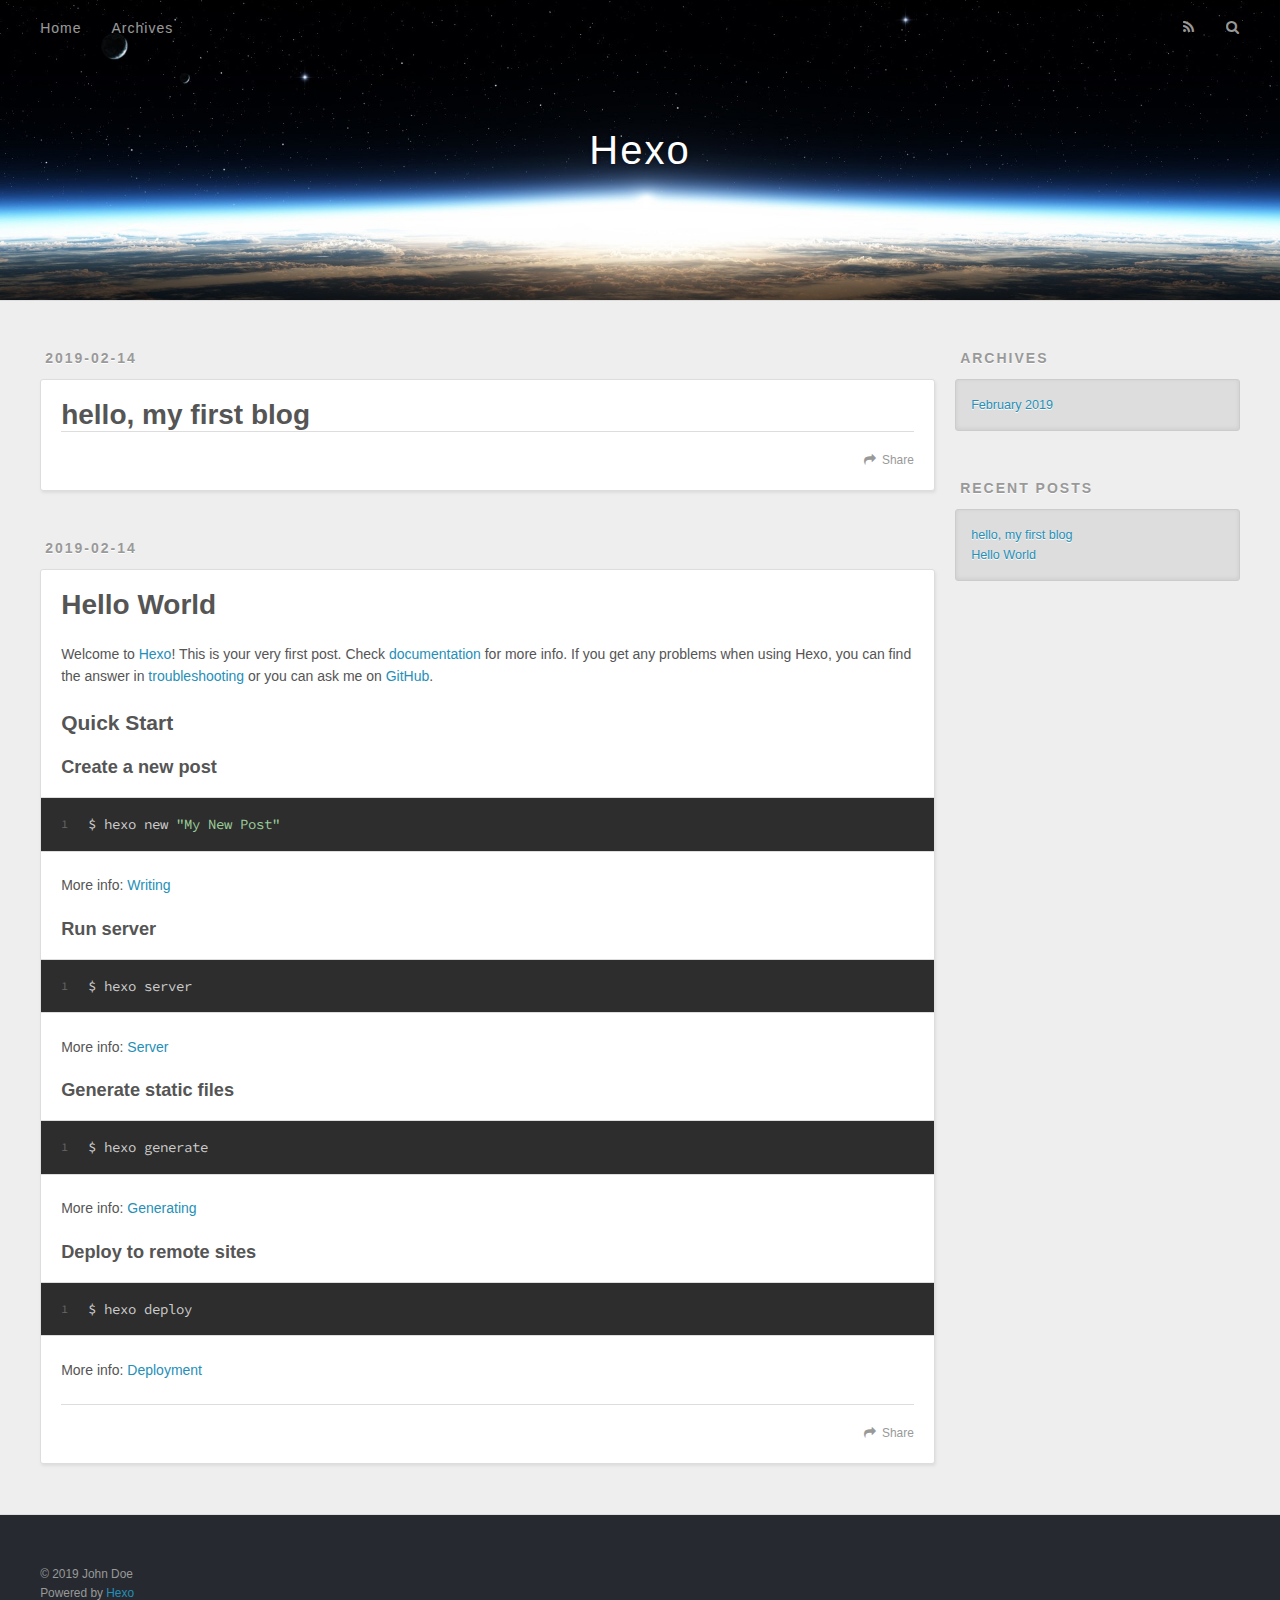
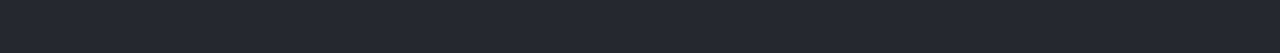
==== index.html @ b68fe617 "Site updated: 2019-02-14 14:03:02" ====
<!DOCTYPE html>
<html>
<head><meta name="generator" content="Hexo 3.8.0">
  <meta charset="utf-8">
  

  
  <title>Hexo</title>
  <meta name="viewport" content="width=device-width, initial-scale=1, maximum-scale=1">
  <meta property="og:type" content="website">
<meta property="og:title" content="Hexo">
<meta property="og:url" content="http://yoursite.com/index.html">
<meta property="og:site_name" content="Hexo">
<meta property="og:locale" content="default">
<meta name="twitter:card" content="summary">
<meta name="twitter:title" content="Hexo">
  
    <link rel="alternate" href="/atom.xml" title="Hexo" type="application/atom+xml">
  
  
    <link rel="icon" href="/favicon.png">
  
  
    <link href="//fonts.googleapis.com/css?family=Source+Code+Pro" rel="stylesheet" type="text/css">
  
  <link rel="stylesheet" href="/css/style.css">
</head>
</html>
<body>
  <div id="container">
    <div id="wrap">
      <header id="header">
  <div id="banner"></div>
  <div id="header-outer" class="outer">
    <div id="header-title" class="inner">
      <h1 id="logo-wrap">
        <a href="/" id="logo">Hexo</a>
      </h1>
      
    </div>
    <div id="header-inner" class="inner">
      <nav id="main-nav">
        <a id="main-nav-toggle" class="nav-icon"></a>
        
          <a class="main-nav-link" href="/">Home</a>
        
          <a class="main-nav-link" href="/archives">Archives</a>
        
      </nav>
      <nav id="sub-nav">
        
          <a id="nav-rss-link" class="nav-icon" href="/atom.xml" title="RSS Feed"></a>
        
        <a id="nav-search-btn" class="nav-icon" title="Search"></a>
      </nav>
      <div id="search-form-wrap">
        <form action="//google.com/search" method="get" accept-charset="UTF-8" class="search-form"><input type="search" name="q" class="search-form-input" placeholder="Search"><button type="submit" class="search-form-submit">&#xF002;</button><input type="hidden" name="sitesearch" value="http://yoursite.com"></form>
      </div>
    </div>
  </div>
</header>
      <div class="outer">
        <section id="main">
  
    <article id="post-hello-my-first-blog" class="article article-type-post" itemscope="" itemprop="blogPost">
  <div class="article-meta">
    <a href="/2019/02/14/hello-my-first-blog/" class="article-date">
  <time datetime="2019-02-14T05:45:51.000Z" itemprop="datePublished">2019-02-14</time>
</a>
    
  </div>
  <div class="article-inner">
    
    
      <header class="article-header">
        
  
    <h1 itemprop="name">
      <a class="article-title" href="/2019/02/14/hello-my-first-blog/">hello, my first blog</a>
    </h1>
  

      </header>
    
    <div class="article-entry" itemprop="articleBody">
      
        
      
    </div>
    <footer class="article-footer">
      <a data-url="http://yoursite.com/2019/02/14/hello-my-first-blog/" data-id="cjs47bwui0001xwk93svf001j" class="article-share-link">Share</a>
      
      
    </footer>
  </div>
  
</article>


  
    <article id="post-hello-world" class="article article-type-post" itemscope="" itemprop="blogPost">
  <div class="article-meta">
    <a href="/2019/02/14/hello-world/" class="article-date">
  <time datetime="2019-02-14T05:05:14.933Z" itemprop="datePublished">2019-02-14</time>
</a>
    
  </div>
  <div class="article-inner">
    
    
      <header class="article-header">
        
  
    <h1 itemprop="name">
      <a class="article-title" href="/2019/02/14/hello-world/">Hello World</a>
    </h1>
  

      </header>
    
    <div class="article-entry" itemprop="articleBody">
      
        <p>Welcome to <a href="https://hexo.io/" target="_blank" rel="noopener">Hexo</a>! This is your very first post. Check <a href="https://hexo.io/docs/" target="_blank" rel="noopener">documentation</a> for more info. If you get any problems when using Hexo, you can find the answer in <a href="https://hexo.io/docs/troubleshooting.html" target="_blank" rel="noopener">troubleshooting</a> or you can ask me on <a href="https://github.com/hexojs/hexo/issues" target="_blank" rel="noopener">GitHub</a>.</p>
<h2 id="Quick-Start"><a href="#Quick-Start" class="headerlink" title="Quick Start"></a>Quick Start</h2><h3 id="Create-a-new-post"><a href="#Create-a-new-post" class="headerlink" title="Create a new post"></a>Create a new post</h3><figure class="highlight bash"><table><tr><td class="gutter"><pre><span class="line">1</span><br></pre></td><td class="code"><pre><span class="line">$ hexo new <span class="string">"My New Post"</span></span><br></pre></td></tr></table></figure>
<p>More info: <a href="https://hexo.io/docs/writing.html" target="_blank" rel="noopener">Writing</a></p>
<h3 id="Run-server"><a href="#Run-server" class="headerlink" title="Run server"></a>Run server</h3><figure class="highlight bash"><table><tr><td class="gutter"><pre><span class="line">1</span><br></pre></td><td class="code"><pre><span class="line">$ hexo server</span><br></pre></td></tr></table></figure>
<p>More info: <a href="https://hexo.io/docs/server.html" target="_blank" rel="noopener">Server</a></p>
<h3 id="Generate-static-files"><a href="#Generate-static-files" class="headerlink" title="Generate static files"></a>Generate static files</h3><figure class="highlight bash"><table><tr><td class="gutter"><pre><span class="line">1</span><br></pre></td><td class="code"><pre><span class="line">$ hexo generate</span><br></pre></td></tr></table></figure>
<p>More info: <a href="https://hexo.io/docs/generating.html" target="_blank" rel="noopener">Generating</a></p>
<h3 id="Deploy-to-remote-sites"><a href="#Deploy-to-remote-sites" class="headerlink" title="Deploy to remote sites"></a>Deploy to remote sites</h3><figure class="highlight bash"><table><tr><td class="gutter"><pre><span class="line">1</span><br></pre></td><td class="code"><pre><span class="line">$ hexo deploy</span><br></pre></td></tr></table></figure>
<p>More info: <a href="https://hexo.io/docs/deployment.html" target="_blank" rel="noopener">Deployment</a></p>

      
    </div>
    <footer class="article-footer">
      <a data-url="http://yoursite.com/2019/02/14/hello-world/" data-id="cjs47bwu70000xwk9yqlgsbt0" class="article-share-link">Share</a>
      
      
    </footer>
  </div>
  
</article>


  


</section>
        
          <aside id="sidebar">
  
    

  
    

  
    
  
    
  <div class="widget-wrap">
    <h3 class="widget-title">Archives</h3>
    <div class="widget">
      <ul class="archive-list"><li class="archive-list-item"><a class="archive-list-link" href="/archives/2019/02/">February 2019</a></li></ul>
    </div>
  </div>


  
    
  <div class="widget-wrap">
    <h3 class="widget-title">Recent Posts</h3>
    <div class="widget">
      <ul>
        
          <li>
            <a href="/2019/02/14/hello-my-first-blog/">hello, my first blog</a>
          </li>
        
          <li>
            <a href="/2019/02/14/hello-world/">Hello World</a>
          </li>
        
      </ul>
    </div>
  </div>

  
</aside>
        
      </div>
      <footer id="footer">
  
  <div class="outer">
    <div id="footer-info" class="inner">
      &copy; 2019 John Doe<br>
      Powered by <a href="http://hexo.io/" target="_blank">Hexo</a>
    </div>
  </div>
</footer>
    </div>
    <nav id="mobile-nav">
  
    <a href="/" class="mobile-nav-link">Home</a>
  
    <a href="/archives" class="mobile-nav-link">Archives</a>
  
</nav>
    

<script src="//ajax.googleapis.com/ajax/libs/jquery/2.0.3/jquery.min.js"></script>


  <link rel="stylesheet" href="/fancybox/jquery.fancybox.css">
  <script src="/fancybox/jquery.fancybox.pack.js"></script>


<script src="/js/script.js"></script>



  </div>
</body>
</html>
---- css/style.css ----
body {
  width: 100%;
}
body:before,
body:after {
  content: "";
  display: table;
}
body:after {
  clear: both;
}
html,
body,
div,
span,
applet,
object,
iframe,
h1,
h2,
h3,
h4,
h5,
h6,
p,
blockquote,
pre,
a,
abbr,
acronym,
address,
big,
cite,
code,
del,
dfn,
em,
img,
ins,
kbd,
q,
s,
samp,
small,
strike,
strong,
sub,
sup,
tt,
var,
dl,
dt,
dd,
ol,
ul,
li,
fieldset,
form,
label,
legend,
table,
caption,
tbody,
tfoot,
thead,
tr,
th,
td {
  margin: 0;
  padding: 0;
  border: 0;
  outline: 0;
  font-weight: inherit;
  font-style: inherit;
  font-family: inherit;
  font-size: 100%;
  vertical-align: baseline;
}
body {
  line-height: 1;
  color: #000;
  background: #fff;
}
ol,
ul {
  list-style: none;
}
table {
  border-collapse: separate;
  border-spacing: 0;
  vertical-align: middle;
}
caption,
th,
td {
  text-align: left;
  font-weight: normal;
  vertical-align: middle;
}
a img {
  border: none;
}
input,
button {
  margin: 0;
  padding: 0;
}
input::-moz-focus-inner,
button::-moz-focus-inner {
  border: 0;
  padding: 0;
}
@font-face {
  font-family: FontAwesome;
  font-style: normal;
  font-weight: normal;
  src: url("fonts/fontawesome-webfont.eot?v=#4.0.3");
  src: url("fonts/fontawesome-webfont.eot?#iefix&v=#4.0.3") format("embedded-opentype"), url("fonts/fontawesome-webfont.woff?v=#4.0.3") format("woff"), url("fonts/fontawesome-webfont.ttf?v=#4.0.3") format("truetype"), url("fonts/fontawesome-webfont.svg#fontawesomeregular?v=#4.0.3") format("svg");
}
html,
body,
#container {
  height: 100%;
}
body {
  background: #eee;
  font: 14px -apple-system, BlinkMacSystemFont, "Segoe UI", "Roboto", "Oxygen", "Ubuntu", "Cantarell", "Fira Sans", "Droid Sans", "Helvetica Neue", sans-serif;
  -webkit-text-size-adjust: 100%;
}
.outer {
  max-width: 1220px;
  margin: 0 auto;
  padding: 0 20px;
}
.outer:before,
.outer:after {
  content: "";
  display: table;
}
.outer:after {
  clear: both;
}
.inner {
  display: inline;
  float: left;
  width: 98.33333333333333%;
  margin: 0 0.833333333333333%;
}
.left,
.alignleft {
  float: left;
}
.right,
.alignright {
  float: right;
}
.clear {
  clear: both;
}
#container {
  position: relative;
}
.mobile-nav-on {
  overflow: hidden;
}
#wrap {
  height: 100%;
  width: 100%;
  position: absolute;
  top: 0;
  left: 0;
  -webkit-transition: 0.2s ease-out;
  -moz-transition: 0.2s ease-out;
  -ms-transition: 0.2s ease-out;
  transition: 0.2s ease-out;
  z-index: 1;
  background: #eee;
}
.mobile-nav-on #wrap {
  left: 280px;
}
@media screen and (min-width: 768px) {
  #main {
    display: inline;
    float: left;
    width: 73.33333333333333%;
    margin: 0 0.833333333333333%;
  }
}
.article-date,
.article-category-link,
.archive-year,
.widget-title {
  text-decoration: none;
  text-transform: uppercase;
  letter-spacing: 2px;
  color: #999;
  margin-bottom: 1em;
  margin-left: 5px;
  line-height: 1em;
  text-shadow: 0 1px #fff;
  font-weight: bold;
}
.article-inner,
.archive-article-inner {
  background: #fff;
  -webkit-box-shadow: 1px 2px 3px #ddd;
  box-shadow: 1px 2px 3px #ddd;
  border: 1px solid #ddd;
  border-radius: 3px;
}
.article-entry h1,
.widget h1 {
  font-size: 2em;
}
.article-entry h2,
.widget h2 {
  font-size: 1.5em;
}
.article-entry h3,
.widget h3 {
  font-size: 1.3em;
}
.article-entry h4,
.widget h4 {
  font-size: 1.2em;
}
.article-entry h5,
.widget h5 {
  font-size: 1em;
}
.article-entry h6,
.widget h6 {
  font-size: 1em;
  color: #999;
}
.article-entry hr,
.widget hr {
  border: 1px dashed #ddd;
}
.article-entry strong,
.widget strong {
  font-weight: bold;
}
.article-entry em,
.widget em,
.article-entry cite,
.widget cite {
  font-style: italic;
}
.article-entry sup,
.widget sup,
.article-entry sub,
.widget sub {
  font-size: 0.75em;
  line-height: 0;
  position: relative;
  vertical-align: baseline;
}
.article-entry sup,
.widget sup {
  top: -0.5em;
}
.article-entry sub,
.widget sub {
  bottom: -0.2em;
}
.article-entry small,
.widget small {
  font-size: 0.85em;
}
.article-entry acronym,
.widget acronym,
.article-entry abbr,
.widget abbr {
  border-bottom: 1px dotted;
}
.article-entry ul,
.widget ul,
.article-entry ol,
.widget ol,
.article-entry dl,
.widget dl {
  margin: 0 20px;
  line-height: 1.6em;
}
.article-entry ul ul,
.widget ul ul,
.article-entry ol ul,
.widget ol ul,
.article-entry ul ol,
.widget ul ol,
.article-entry ol ol,
.widget ol ol {
  margin-top: 0;
  margin-bottom: 0;
}
.article-entry ul,
.widget ul {
  list-style: disc;
}
.article-entry ol,
.widget ol {
  list-style: decimal;
}
.article-entry dt,
.widget dt {
  font-weight: bold;
}
#header {
  height: 300px;
  position: relative;
  border-bottom: 1px solid #ddd;
}
#header:before,
#header:after {
  content: "";
  position: absolute;
  left: 0;
  right: 0;
  height: 40px;
}
#header:before {
  top: 0;
  background: -webkit-linear-gradient(rgba(0,0,0,0.2), transparent);
  background: -moz-linear-gradient(rgba(0,0,0,0.2), transparent);
  background: -ms-linear-gradient(rgba(0,0,0,0.2), transparent);
  background: linear-gradient(rgba(0,0,0,0.2), transparent);
}
#header:after {
  bottom: 0;
  background: -webkit-linear-gradient(transparent, rgba(0,0,0,0.2));
  background: -moz-linear-gradient(transparent, rgba(0,0,0,0.2));
  background: -ms-linear-gradient(transparent, rgba(0,0,0,0.2));
  background: linear-gradient(transparent, rgba(0,0,0,0.2));
}
#header-outer {
  height: 100%;
  position: relative;
}
#header-inner {
  position: relative;
  overflow: hidden;
}
#banner {
  position: absolute;
  top: 0;
  left: 0;
  width: 100%;
  height: 100%;
  background: url("images/banner.jpg") center #000;
  -webkit-background-size: cover;
  -moz-background-size: cover;
  background-size: cover;
  z-index: -1;
}
#header-title {
  text-align: center;
  height: 40px;
  position: absolute;
  top: 50%;
  left: 0;
  margin-top: -20px;
}
#logo,
#subtitle {
  text-decoration: none;
  color: #fff;
  font-weight: 300;
  text-shadow: 0 1px 4px rgba(0,0,0,0.3);
}
#logo {
  font-size: 40px;
  line-height: 40px;
  letter-spacing: 2px;
}
#subtitle {
  font-size: 16px;
  line-height: 16px;
  letter-spacing: 1px;
}
#subtitle-wrap {
  margin-top: 16px;
}
#main-nav {
  float: left;
  margin-left: -15px;
}
.nav-icon,
.main-nav-link {
  float: left;
  color: #fff;
  opacity: 0.6;
  text-decoration: none;
  text-shadow: 0 1px rgba(0,0,0,0.2);
  -webkit-transition: opacity 0.2s;
  -moz-transition: opacity 0.2s;
  -ms-transition: opacity 0.2s;
  transition: opacity 0.2s;
  display: block;
  padding: 20px 15px;
}
.nav-icon:hover,
.main-nav-link:hover {
  opacity: 1;
}
.nav-icon {
  font-family: FontAwesome;
  text-align: center;
  font-size: 14px;
  width: 14px;
  height: 14px;
  padding: 20px 15px;
  position: relative;
  cursor: pointer;
}
.main-nav-link {
  font-weight: 300;
  letter-spacing: 1px;
}
@media screen and (max-width: 479px) {
  .main-nav-link {
    display: none;
  }
}
#main-nav-toggle {
  display: none;
}
#main-nav-toggle:before {
  content: "\f0c9";
}
@media screen and (max-width: 479px) {
  #main-nav-toggle {
    display: block;
  }
}
#sub-nav {
  float: right;
  margin-right: -15px;
}
#nav-rss-link:before {
  content: "\f09e";
}
#nav-search-btn:before {
  content: "\f002";
}
#search-form-wrap {
  position: absolute;
  top: 15px;
  width: 150px;
  height: 30px;
  right: -150px;
  opacity: 0;
  -webkit-transition: 0.2s ease-out;
  -moz-transition: 0.2s ease-out;
  -ms-transition: 0.2s ease-out;
  transition: 0.2s ease-out;
}
#search-form-wrap.on {
  opacity: 1;
  right: 0;
}
@media screen and (max-width: 479px) {
  #search-form-wrap {
    width: 100%;
    right: -100%;
  }
}
.search-form {
  position: absolute;
  top: 0;
  left: 0;
  right: 0;
  background: #fff;
  padding: 5px 15px;
  border-radius: 15px;
  -webkit-box-shadow: 0 0 10px rgba(0,0,0,0.3);
  box-shadow: 0 0 10px rgba(0,0,0,0.3);
}
.search-form-input {
  border: none;
  background: none;
  color: #555;
  width: 100%;
  font: 13px -apple-system, BlinkMacSystemFont, "Segoe UI", "Roboto", "Oxygen", "Ubuntu", "Cantarell", "Fira Sans", "Droid Sans", "Helvetica Neue", sans-serif;
  outline: none;
}
.search-form-input::-webkit-search-results-decoration,
.search-form-input::-webkit-search-cancel-button {
  -webkit-appearance: none;
}
.search-form-submit {
  position: absolute;
  top: 50%;
  right: 10px;
  margin-top: -7px;
  font: 13px FontAwesome;
  border: none;
  background: none;
  color: #bbb;
  cursor: pointer;
}
.search-form-submit:hover,
.search-form-submit:focus {
  color: #777;
}
.article {
  margin: 50px 0;
}
.article-inner {
  overflow: hidden;
}
.article-meta:before,
.article-meta:after {
  content: "";
  display: table;
}
.article-meta:after {
  clear: both;
}
.article-date {
  float: left;
}
.article-category {
  float: left;
  line-height: 1em;
  color: #ccc;
  text-shadow: 0 1px #fff;
  margin-left: 8px;
}
.article-category:before {
  content: "\2022";
}
.article-category-link {
  margin: 0 12px 1em;
}
.article-header {
  padding: 20px 20px 0;
}
.article-title {
  text-decoration: none;
  font-size: 2em;
  font-weight: bold;
  color: #555;
  line-height: 1.1em;
  -webkit-transition: color 0.2s;
  -moz-transition: color 0.2s;
  -ms-transition: color 0.2s;
  transition: color 0.2s;
}
a.article-title:hover {
  color: #258fb8;
}
.article-entry {
  color: #555;
  padding: 0 20px;
}
.article-entry:before,
.article-entry:after {
  content: "";
  display: table;
}
.article-entry:after {
  clear: both;
}
.article-entry p,
.article-entry table {
  line-height: 1.6em;
  margin: 1.6em 0;
}
.article-entry h1,
.article-entry h2,
.article-entry h3,
.article-entry h4,
.article-entry h5,
.article-entry h6 {
  font-weight: bold;
}
.article-entry h1,
.article-entry h2,
.article-entry h3,
.article-entry h4,
.article-entry h5,
.article-entry h6 {
  line-height: 1.1em;
  margin: 1.1em 0;
}
.article-entry a {
  color: #258fb8;
  text-decoration: none;
}
.article-entry a:hover {
  text-decoration: underline;
}
.article-entry ul,
.article-entry ol,
.article-entry dl {
  margin-top: 1.6em;
  margin-bottom: 1.6em;
}
.article-entry img,
.article-entry video {
  max-width: 100%;
  height: auto;
  display: block;
  margin: auto;
}
.article-entry iframe {
  border: none;
}
.article-entry table {
  width: 100%;
  border-collapse: collapse;
  border-spacing: 0;
}
.article-entry th {
  font-weight: bold;
  border-bottom: 3px solid #ddd;
  padding-bottom: 0.5em;
}
.article-entry td {
  border-bottom: 1px solid #ddd;
  padding: 10px 0;
}
.article-entry blockquote {
  font-family: Georgia, "Times New Roman", serif;
  font-size: 1.4em;
  margin: 1.6em 20px;
  text-align: center;
}
.article-entry blockquote footer {
  font-size: 14px;
  margin: 1.6em 0;
  font-family: -apple-system, BlinkMacSystemFont, "Segoe UI", "Roboto", "Oxygen", "Ubuntu", "Cantarell", "Fira Sans", "Droid Sans", "Helvetica Neue", sans-serif;
}
.article-entry blockquote footer cite:before {
  content: "—";
  padding: 0 0.5em;
}
.article-entry .pullquote {
  text-align: left;
  width: 45%;
  margin: 0;
}
.article-entry .pullquote.left {
  margin-left: 0.5em;
  margin-right: 1em;
}
.article-entry .pullquote.right {
  margin-right: 0.5em;
  margin-left: 1em;
}
.article-entry .caption {
  color: #999;
  display: block;
  font-size: 0.9em;
  margin-top: 0.5em;
  position: relative;
  text-align: center;
}
.article-entry .video-container {
  position: relative;
  padding-top: 56.25%;
  height: 0;
  overflow: hidden;
}
.article-entry .video-container iframe,
.article-entry .video-container object,
.article-entry .video-container embed {
  position: absolute;
  top: 0;
  left: 0;
  width: 100%;
  height: 100%;
  margin-top: 0;
}
.article-more-link a {
  display: inline-block;
  line-height: 1em;
  padding: 6px 15px;
  border-radius: 15px;
  background: #eee;
  color: #999;
  text-shadow: 0 1px #fff;
  text-decoration: none;
}
.article-more-link a:hover {
  background: #258fb8;
  color: #fff;
  text-decoration: none;
  text-shadow: 0 1px #1e7293;
}
.article-footer {
  font-size: 0.85em;
  line-height: 1.6em;
  border-top: 1px solid #ddd;
  padding-top: 1.6em;
  margin: 0 20px 20px;
}
.article-footer:before,
.article-footer:after {
  content: "";
  display: table;
}
.article-footer:after {
  clear: both;
}
.article-footer a {
  color: #999;
  text-decoration: none;
}
.article-footer a:hover {
  color: #555;
}
.article-tag-list-item {
  float: left;
  margin-right: 10px;
}
.article-tag-list-link:before {
  content: "#";
}
.article-comment-link {
  float: right;
}
.article-comment-link:before {
  content: "\f075";
  font-family: FontAwesome;
  padding-right: 8px;
}
.article-share-link {
  cursor: pointer;
  float: right;
  margin-left: 20px;
}
.article-share-link:before {
  content: "\f064";
  font-family: FontAwesome;
  padding-right: 6px;
}
#article-nav {
  position: relative;
}
#article-nav:before,
#article-nav:after {
  content: "";
  display: table;
}
#article-nav:after {
  clear: both;
}
@media screen and (min-width: 768px) {
  #article-nav {
    margin: 50px 0;
  }
  #article-nav:before {
    width: 8px;
    height: 8px;
    position: absolute;
    top: 50%;
    left: 50%;
    margin-top: -4px;
    margin-left: -4px;
    content: "";
    border-radius: 50%;
    background: #ddd;
    -webkit-box-shadow: 0 1px 2px #fff;
    box-shadow: 0 1px 2px #fff;
  }
}
.article-nav-link-wrap {
  text-decoration: none;
  text-shadow: 0 1px #fff;
  color: #999;
  -webkit-box-sizing: border-box;
  -moz-box-sizing: border-box;
  box-sizing: border-box;
  margin-top: 50px;
  text-align: center;
  display: block;
}
.article-nav-link-wrap:hover {
  color: #555;
}
@media screen and (min-width: 768px) {
  .article-nav-link-wrap {
    width: 50%;
    margin-top: 0;
  }
}
@media screen and (min-width: 768px) {
  #article-nav-newer {
    float: left;
    text-align: right;
    padding-right: 20px;
  }
}
@media screen and (min-width: 768px) {
  #article-nav-older {
    float: right;
    text-align: left;
    padding-left: 20px;
  }
}
.article-nav-caption {
  text-transform: uppercase;
  letter-spacing: 2px;
  color: #ddd;
  line-height: 1em;
  font-weight: bold;
}
#article-nav-newer .article-nav-caption {
  margin-right: -2px;
}
.article-nav-title {
  font-size: 0.85em;
  line-height: 1.6em;
  margin-top: 0.5em;
}
.article-share-box {
  position: absolute;
  display: none;
  background: #fff;
  -webkit-box-shadow: 1px 2px 10px rgba(0,0,0,0.2);
  box-shadow: 1px 2px 10px rgba(0,0,0,0.2);
  border-radius: 3px;
  margin-left: -145px;
  overflow: hidden;
  z-index: 1;
}
.article-share-box.on {
  display: block;
}
.article-share-input {
  width: 100%;
  background: none;
  -webkit-box-sizing: border-box;
  -moz-box-sizing: border-box;
  box-sizing: border-box;
  font: 14px -apple-system, BlinkMacSystemFont, "Segoe UI", "Roboto", "Oxygen", "Ubuntu", "Cantarell", "Fira Sans", "Droid Sans", "Helvetica Neue", sans-serif;
  padding: 0 15px;
  color: #555;
  outline: none;
  border: 1px solid #ddd;
  border-radius: 3px 3px 0 0;
  height: 36px;
  line-height: 36px;
}
.article-share-links {
  background: #eee;
}
.article-share-links:before,
.article-share-links:after {
  content: "";
  display: table;
}
.article-share-links:after {
  clear: both;
}
.article-share-twitter,
.article-share-facebook,
.article-share-pinterest,
.article-share-google {
  width: 50px;
  height: 36px;
  display: block;
  float: left;
  position: relative;
  color: #999;
  text-shadow: 0 1px #fff;
}
.article-share-twitter:before,
.article-share-facebook:before,
.article-share-pinterest:before,
.article-share-google:before {
  font-size: 20px;
  font-family: FontAwesome;
  width: 20px;
  height: 20px;
  position: absolute;
  top: 50%;
  left: 50%;
  margin-top: -10px;
  margin-left: -10px;
  text-align: center;
}
.article-share-twitter:hover,
.article-share-facebook:hover,
.article-share-pinterest:hover,
.article-share-google:hover {
  color: #fff;
}
.article-share-twitter:before {
  content: "\f099";
}
.article-share-twitter:hover {
  background: #00aced;
  text-shadow: 0 1px #008abe;
}
.article-share-facebook:before {
  content: "\f09a";
}
.article-share-facebook:hover {
  background: #3b5998;
  text-shadow: 0 1px #2f477a;
}
.article-share-pinterest:before {
  content: "\f0d2";
}
.article-share-pinterest:hover {
  background: #cb2027;
  text-shadow: 0 1px #a21a1f;
}
.article-share-google:before {
  content: "\f0d5";
}
.article-share-google:hover {
  background: #dd4b39;
  text-shadow: 0 1px #be3221;
}
.article-gallery {
  background: #000;
  position: relative;
}
.article-gallery-photos {
  position: relative;
  overflow: hidden;
}
.article-gallery-img {
  display: none;
  max-width: 100%;
}
.article-gallery-img:first-child {
  display: block;
}
.article-gallery-img.loaded {
  position: absolute;
  display: block;
}
.article-gallery-img img {
  display: block;
  max-width: 100%;
  margin: 0 auto;
}
#comments {
  background: #fff;
  -webkit-box-shadow: 1px 2px 3px #ddd;
  box-shadow: 1px 2px 3px #ddd;
  padding: 20px;
  border: 1px solid #ddd;
  border-radius: 3px;
  margin: 50px 0;
}
#comments a {
  color: #258fb8;
}
.archives-wrap {
  margin: 50px 0;
}
.archives:before,
.archives:after {
  content: "";
  display: table;
}
.archives:after {
  clear: both;
}
.archive-year-wrap {
  margin-bottom: 1em;
}
.archives {
  -webkit-column-gap: 10px;
  -moz-column-gap: 10px;
  column-gap: 10px;
}
@media screen and (min-width: 480px) and (max-width: 767px) {
  .archives {
    -webkit-column-count: 2;
    -moz-column-count: 2;
    column-count: 2;
  }
}
@media screen and (min-width: 768px) {
  .archives {
    -webkit-column-count: 3;
    -moz-column-count: 3;
    column-count: 3;
  }
}
.archive-article {
  -webkit-column-break-inside: avoid;
  page-break-inside: avoid;
  overflow: hidden;
  break-inside: avoid-column;
}
.archive-article-inner {
  padding: 10px;
  margin-bottom: 15px;
}
.archive-article-title {
  text-decoration: none;
  font-weight: bold;
  color: #555;
  -webkit-transition: color 0.2s;
  -moz-transition: color 0.2s;
  -ms-transition: color 0.2s;
  transition: color 0.2s;
  line-height: 1.6em;
}
.archive-article-title:hover {
  color: #258fb8;
}
.archive-article-footer {
  margin-top: 1em;
}
.archive-article-date {
  color: #999;
  text-decoration: none;
  font-size: 0.85em;
  line-height: 1em;
  margin-bottom: 0.5em;
  display: block;
}
#page-nav {
  margin: 50px auto;
  background: #fff;
  -webkit-box-shadow: 1px 2px 3px #ddd;
  box-shadow: 1px 2px 3px #ddd;
  border: 1px solid #ddd;
  border-radius: 3px;
  text-align: center;
  color: #999;
  overflow: hidden;
}
#page-nav:before,
#page-nav:after {
  content: "";
  display: table;
}
#page-nav:after {
  clear: both;
}
#page-nav a,
#page-nav span {
  padding: 10px 20px;
  line-height: 1;
  height: 2ex;
}
#page-nav a {
  color: #999;
  text-decoration: none;
}
#page-nav a:hover {
  background: #999;
  color: #fff;
}
#page-nav .prev {
  float: left;
}
#page-nav .next {
  float: right;
}
#page-nav .page-number {
  display: inline-block;
}
@media screen and (max-width: 479px) {
  #page-nav .page-number {
    display: none;
  }
}
#page-nav .current {
  color: #555;
  font-weight: bold;
}
#page-nav .space {
  color: #ddd;
}
#footer {
  background: #262a30;
  padding: 50px 0;
  border-top: 1px solid #ddd;
  color: #999;
}
#footer a {
  color: #258fb8;
  text-decoration: none;
}
#footer a:hover {
  text-decoration: underline;
}
#footer-info {
  line-height: 1.6em;
  font-size: 0.85em;
}
.article-entry pre,
.article-entry .highlight {
  background: #2d2d2d;
  margin: 0 -20px;
  padding: 15px 20px;
  border-style: solid;
  border-color: #ddd;
  border-width: 1px 0;
  overflow: auto;
  color: #ccc;
  line-height: 22.400000000000002px;
}
.article-entry .highlight .gutter pre,
.article-entry .gist .gist-file .gist-data .line-numbers {
  color: #666;
  font-size: 0.85em;
}
.article-entry pre,
.article-entry code {
  font-family: "Source Code Pro", Consolas, Monaco, Menlo, Consolas, monospace;
}
.article-entry code {
  background: #eee;
  text-shadow: 0 1px #fff;
  padding: 0 0.3em;
}
.article-entry pre code {
  background: none;
  text-shadow: none;
  padding: 0;
}
.article-entry .highlight pre {
  border: none;
  margin: 0;
  padding: 0;
}
.article-entry .highlight table {
  margin: 0;
  width: auto;
}
.article-entry .highlight td {
  border: none;
  padding: 0;
}
.article-entry .highlight figcaption {
  font-size: 0.85em;
  color: #999;
  line-height: 1em;
  margin-bottom: 1em;
}
.article-entry .highlight figcaption:before,
.article-entry .highlight figcaption:after {
  content: "";
  display: table;
}
.article-entry .highlight figcaption:after {
  clear: both;
}
.article-entry .highlight figcaption a {
  float: right;
}
.article-entry .highlight .gutter pre {
  text-align: right;
  padding-right: 20px;
}
.article-entry .highlight .line {
  height: 22.400000000000002px;
}
.article-entry .highlight .line.marked {
  background: #515151;
}
.article-entry .gist {
  margin: 0 -20px;
  border-style: solid;
  border-color: #ddd;
  border-width: 1px 0;
  background: #2d2d2d;
  padding: 15px 20px 15px 0;
}
.article-entry .gist .gist-file {
  border: none;
  font-family: "Source Code Pro", Consolas, Monaco, Menlo, Consolas, monospace;
  margin: 0;
}
.article-entry .gist .gist-file .gist-data {
  background: none;
  border: none;
}
.article-entry .gist .gist-file .gist-data .line-numbers {
  background: none;
  border: none;
  padding: 0 20px 0 0;
}
.article-entry .gist .gist-file .gist-data .line-data {
  padding: 0 !important;
}
.article-entry .gist .gist-file .highlight {
  margin: 0;
  padding: 0;
  border: none;
}
.article-entry .gist .gist-file .gist-meta {
  background: #2d2d2d;
  color: #999;
  font: 0.85em -apple-system, BlinkMacSystemFont, "Segoe UI", "Roboto", "Oxygen", "Ubuntu", "Cantarell", "Fira Sans", "Droid Sans", "Helvetica Neue", sans-serif;
  text-shadow: 0 0;
  padding: 0;
  margin-top: 1em;
  margin-left: 20px;
}
.article-entry .gist .gist-file .gist-meta a {
  color: #258fb8;
  font-weight: normal;
}
.article-entry .gist .gist-file .gist-meta a:hover {
  text-decoration: underline;
}
pre .comment,
pre .title {
  color: #999;
}
pre .variable,
pre .attribute,
pre .tag,
pre .regexp,
pre .ruby .constant,
pre .xml .tag .title,
pre .xml .pi,
pre .xml .doctype,
pre .html .doctype,
pre .css .id,
pre .css .class,
pre .css .pseudo {
  color: #f2777a;
}
pre .number,
pre .preprocessor,
pre .built_in,
pre .literal,
pre .params,
pre .constant {
  color: #f99157;
}
pre .class,
pre .ruby .class .title,
pre .css .rules .attribute {
  color: #9c9;
}
pre .string,
pre .value,
pre .inheritance,
pre .header,
pre .ruby .symbol,
pre .xml .cdata {
  color: #9c9;
}
pre .css .hexcolor {
  color: #6cc;
}
pre .function,
pre .python .decorator,
pre .python .title,
pre .ruby .function .title,
pre .ruby .title .keyword,
pre .perl .sub,
pre .javascript .title,
pre .coffeescript .title {
  color: #69c;
}
pre .keyword,
pre .javascript .function {
  color: #c9c;
}
@media screen and (max-width: 479px) {
  #mobile-nav {
    position: absolute;
    top: 0;
    left: 0;
    width: 280px;
    height: 100%;
    background: #191919;
    border-right: 1px solid #fff;
  }
}
@media screen and (max-width: 479px) {
  .mobile-nav-link {
    display: block;
    color: #999;
    text-decoration: none;
    padding: 15px 20px;
    font-weight: bold;
  }
  .mobile-nav-link:hover {
    color: #fff;
  }
}
@media screen and (min-width: 768px) {
  #sidebar {
    display: inline;
    float: left;
    width: 23.333333333333332%;
    margin: 0 0.833333333333333%;
  }
}
.widget-wrap {
  margin: 50px 0;
}
.widget {
  color: #777;
  text-shadow: 0 1px #fff;
  background: #ddd;
  -webkit-box-shadow: 0 -1px 4px #ccc inset;
  box-shadow: 0 -1px 4px #ccc inset;
  border: 1px solid #ccc;
  padding: 15px;
  border-radius: 3px;
}
.widget a {
  color: #258fb8;
  text-decoration: none;
}
.widget a:hover {
  text-decoration: underline;
}
.widget ul ul,
.widget ol ul,
.widget dl ul,
.widget ul ol,
.widget ol ol,
.widget dl ol,
.widget ul dl,
.widget ol dl,
.widget dl dl {
  margin-left: 15px;
  list-style: disc;
}
.widget {
  line-height: 1.6em;
  word-wrap: break-word;
  font-size: 0.9em;
}
.widget ul,
.widget ol {
  list-style: none;
  margin: 0;
}
.widget ul ul,
.widget ol ul,
.widget ul ol,
.widget ol ol {
  margin: 0 20px;
}
.widget ul ul,
.widget ol ul {
  list-style: disc;
}
.widget ul ol,
.widget ol ol {
  list-style: decimal;
}
.category-list-count,
.tag-list-count,
.archive-list-count {
  padding-left: 5px;
  color: #999;
  font-size: 0.85em;
}
.category-list-count:before,
.tag-list-count:before,
.archive-list-count:before {
  content: "(";
}
.category-list-count:after,
.tag-list-count:after,
.archive-list-count:after {
  content: ")";
}
.tagcloud a {
  margin-right: 5px;
  display: inline-block;
}
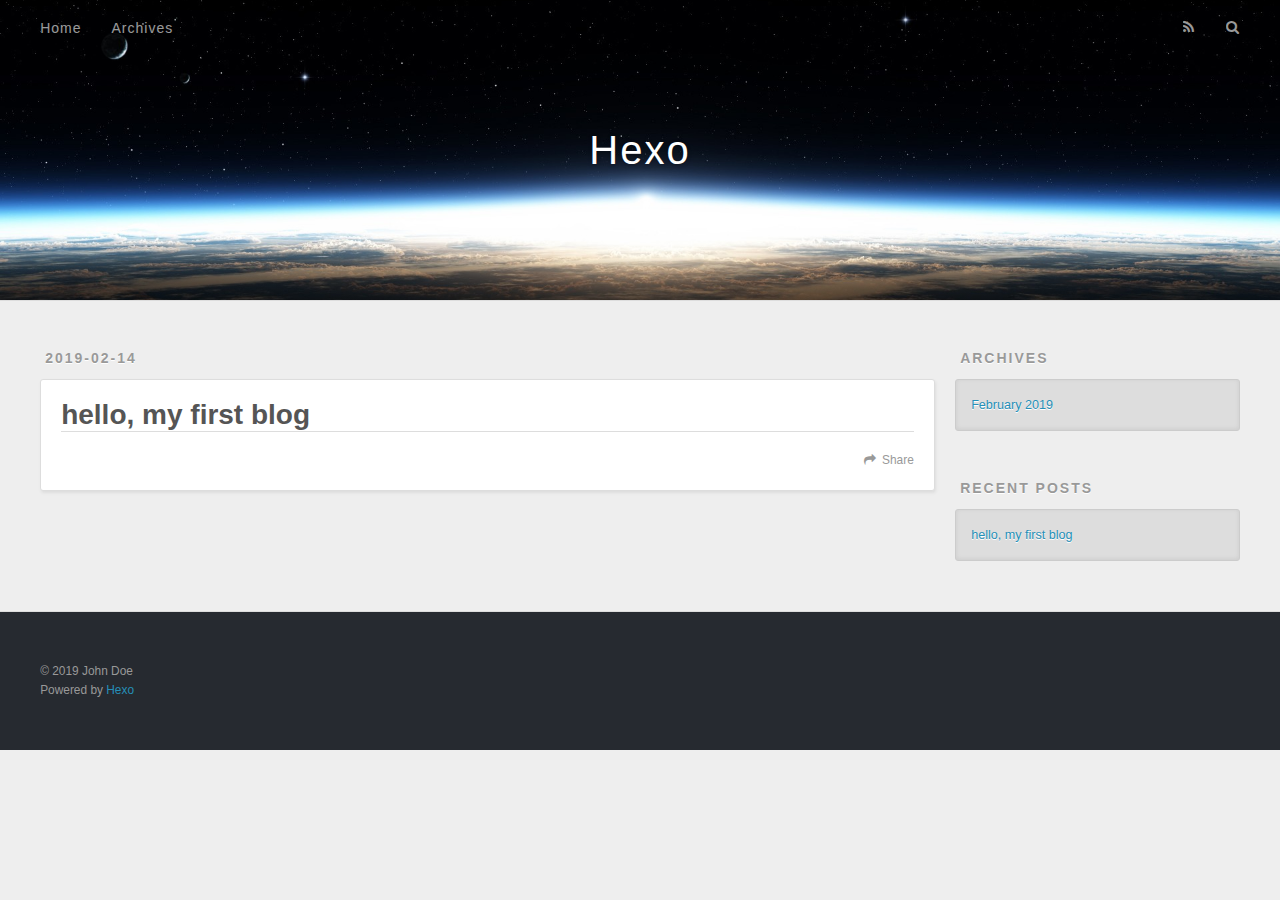
==== commit c47f4d08: "Site updated: 2019-02-14 14:08:41" ====
--- a/index.html
+++ b/index.html
@@ -98,51 +98,6 @@
 
 
   
-    <article id="post-hello-world" class="article article-type-post" itemscope="" itemprop="blogPost">
-  <div class="article-meta">
-    <a href="/2019/02/14/hello-world/" class="article-date">
-  <time datetime="2019-02-14T05:05:14.933Z" itemprop="datePublished">2019-02-14</time>
-</a>
-    
-  </div>
-  <div class="article-inner">
-    
-    
-      <header class="article-header">
-        
-  
-    <h1 itemprop="name">
-      <a class="article-title" href="/2019/02/14/hello-world/">Hello World</a>
-    </h1>
-  
-
-      </header>
-    
-    <div class="article-entry" itemprop="articleBody">
-      
-        <p>Welcome to <a href="https://hexo.io/" target="_blank" rel="noopener">Hexo</a>! This is your very first post. Check <a href="https://hexo.io/docs/" target="_blank" rel="noopener">documentation</a> for more info. If you get any problems when using Hexo, you can find the answer in <a href="https://hexo.io/docs/troubleshooting.html" target="_blank" rel="noopener">troubleshooting</a> or you can ask me on <a href="https://github.com/hexojs/hexo/issues" target="_blank" rel="noopener">GitHub</a>.</p>
-<h2 id="Quick-Start"><a href="#Quick-Start" class="headerlink" title="Quick Start"></a>Quick Start</h2><h3 id="Create-a-new-post"><a href="#Create-a-new-post" class="headerlink" title="Create a new post"></a>Create a new post</h3><figure class="highlight bash"><table><tr><td class="gutter"><pre><span class="line">1</span><br></pre></td><td class="code"><pre><span class="line">$ hexo new <span class="string">"My New Post"</span></span><br></pre></td></tr></table></figure>
-<p>More info: <a href="https://hexo.io/docs/writing.html" target="_blank" rel="noopener">Writing</a></p>
-<h3 id="Run-server"><a href="#Run-server" class="headerlink" title="Run server"></a>Run server</h3><figure class="highlight bash"><table><tr><td class="gutter"><pre><span class="line">1</span><br></pre></td><td class="code"><pre><span class="line">$ hexo server</span><br></pre></td></tr></table></figure>
-<p>More info: <a href="https://hexo.io/docs/server.html" target="_blank" rel="noopener">Server</a></p>
-<h3 id="Generate-static-files"><a href="#Generate-static-files" class="headerlink" title="Generate static files"></a>Generate static files</h3><figure class="highlight bash"><table><tr><td class="gutter"><pre><span class="line">1</span><br></pre></td><td class="code"><pre><span class="line">$ hexo generate</span><br></pre></td></tr></table></figure>
-<p>More info: <a href="https://hexo.io/docs/generating.html" target="_blank" rel="noopener">Generating</a></p>
-<h3 id="Deploy-to-remote-sites"><a href="#Deploy-to-remote-sites" class="headerlink" title="Deploy to remote sites"></a>Deploy to remote sites</h3><figure class="highlight bash"><table><tr><td class="gutter"><pre><span class="line">1</span><br></pre></td><td class="code"><pre><span class="line">$ hexo deploy</span><br></pre></td></tr></table></figure>
-<p>More info: <a href="https://hexo.io/docs/deployment.html" target="_blank" rel="noopener">Deployment</a></p>
-
-      
-    </div>
-    <footer class="article-footer">
-      <a data-url="http://yoursite.com/2019/02/14/hello-world/" data-id="cjs47bwu70000xwk9yqlgsbt0" class="article-share-link">Share</a>
-      
-      
-    </footer>
-  </div>
-  
-</article>
-
-
-  
 
 
 </section>
@@ -175,10 +130,6 @@
         
           <li>
             <a href="/2019/02/14/hello-my-first-blog/">hello, my first blog</a>
-          </li>
-        
-          <li>
-            <a href="/2019/02/14/hello-world/">Hello World</a>
           </li>
         
       </ul>
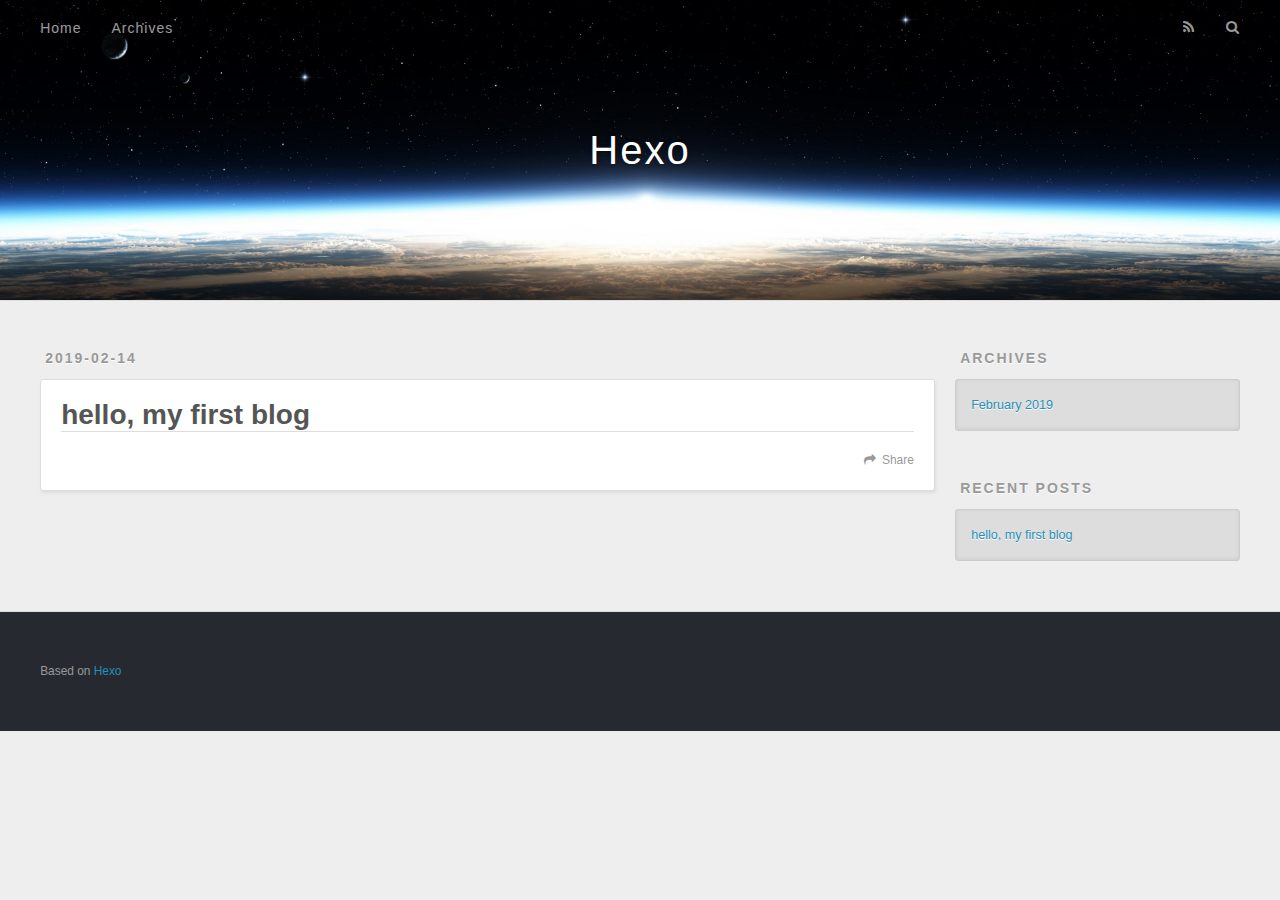
==== commit d219bfce: "Site updated: 2019-02-14 14:50:09" ====
--- a/index.html
+++ b/index.html
@@ -5,7 +5,7 @@
   
 
   
-  <title>Hexo</title>
+  <title>Homepage|Bill's_Blog</title>
   <meta name="viewport" content="width=device-width, initial-scale=1, maximum-scale=1">
   <meta property="og:type" content="website">
 <meta property="og:title" content="Hexo">
@@ -144,8 +144,7 @@
   
   <div class="outer">
     <div id="footer-info" class="inner">
-      &copy; 2019 John Doe<br>
-      Powered by <a href="http://hexo.io/" target="_blank">Hexo</a>
+      Based on <a href="http://hexo.io/" target="_blank">Hexo</a>
     </div>
   </div>
 </footer>
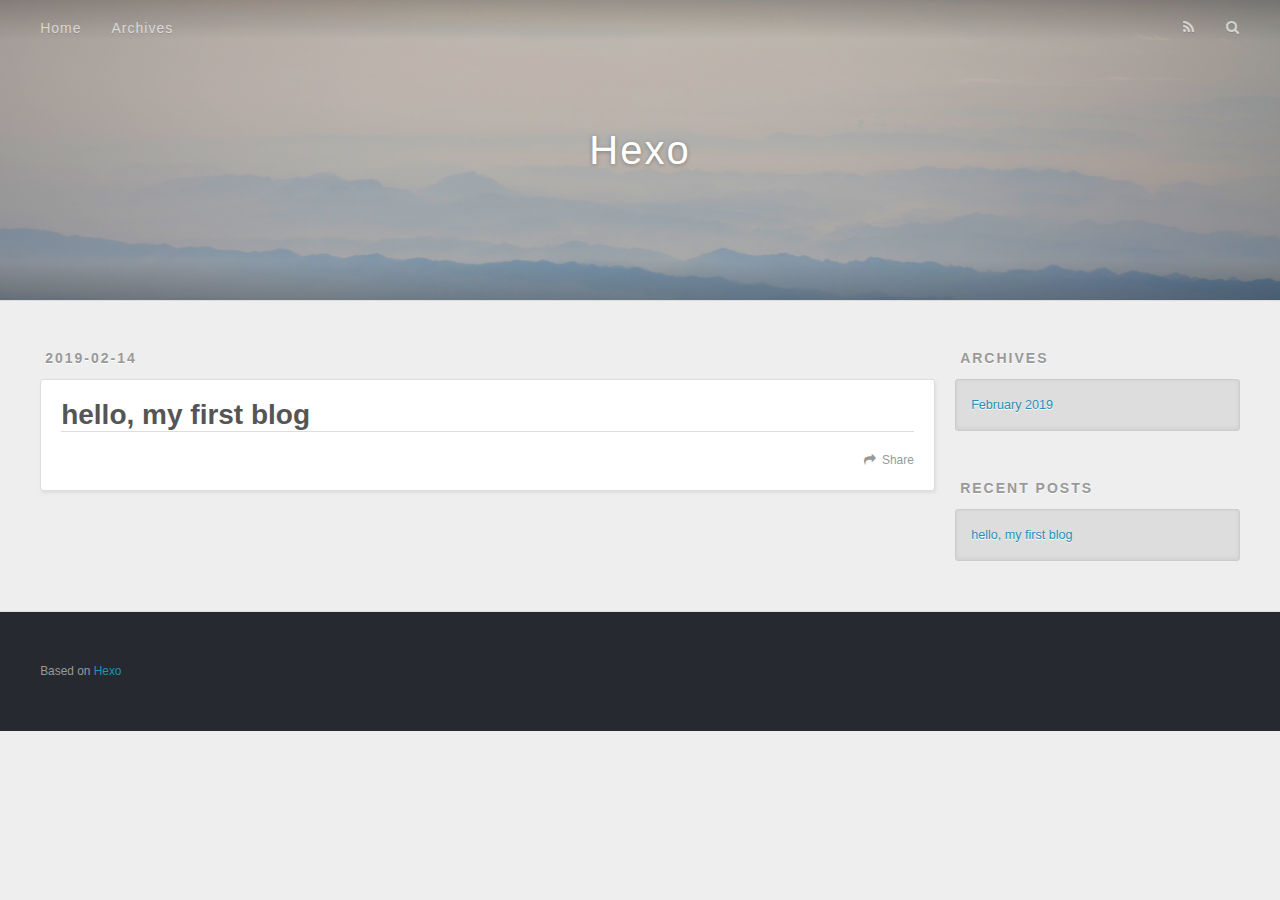
==== commit 3a78cd28: "Site updated: 2019-02-14 17:21:51" ====
--- a/index.html
+++ b/index.html
@@ -1,174 +1,186 @@
 <!DOCTYPE html>
 <html>
-<head><meta name="generator" content="Hexo 3.8.0">
+
+<head>
+  <meta name="generator" content="Hexo 3.8.0">
   <meta charset="utf-8">
-  
 
-  
+
+
   <title>Homepage|Bill's_Blog</title>
   <meta name="viewport" content="width=device-width, initial-scale=1, maximum-scale=1">
   <meta property="og:type" content="website">
-<meta property="og:title" content="Hexo">
-<meta property="og:url" content="http://yoursite.com/index.html">
-<meta property="og:site_name" content="Hexo">
-<meta property="og:locale" content="default">
-<meta name="twitter:card" content="summary">
-<meta name="twitter:title" content="Hexo">
-  
-    <link rel="alternate" href="/atom.xml" title="Hexo" type="application/atom+xml">
-  
-  
-    <link rel="icon" href="/favicon.png">
-  
-  
-    <link href="//fonts.googleapis.com/css?family=Source+Code+Pro" rel="stylesheet" type="text/css">
-  
+  <meta property="og:title" content="Hexo">
+  <meta property="og:url" content="http://yoursite.com/index.html">
+  <meta property="og:site_name" content="Hexo">
+  <meta property="og:locale" content="default">
+  <meta name="twitter:card" content="summary">
+  <meta name="twitter:title" content="Hexo">
+
+  <link rel="alternate" href="/atom.xml" title="Hexo" type="application/atom+xml">
+
+
+  <link rel="icon" href="/favicon.png">
+
+
+  <link href="//fonts.googleapis.com/css?family=Source+Code+Pro" rel="stylesheet" type="text/css">
+
   <link rel="stylesheet" href="/css/style.css">
 </head>
+
 </html>
+
 <body>
   <div id="container">
     <div id="wrap">
       <header id="header">
-  <div id="banner"></div>
-  <div id="header-outer" class="outer">
-    <div id="header-title" class="inner">
-      <h1 id="logo-wrap">
-        <a href="/" id="logo">Hexo</a>
-      </h1>
-      
-    </div>
-    <div id="header-inner" class="inner">
-      <nav id="main-nav">
-        <a id="main-nav-toggle" class="nav-icon"></a>
-        
-          <a class="main-nav-link" href="/">Home</a>
-        
-          <a class="main-nav-link" href="/archives">Archives</a>
-        
-      </nav>
-      <nav id="sub-nav">
-        
-          <a id="nav-rss-link" class="nav-icon" href="/atom.xml" title="RSS Feed"></a>
-        
-        <a id="nav-search-btn" class="nav-icon" title="Search"></a>
-      </nav>
-      <div id="search-form-wrap">
-        <form action="//google.com/search" method="get" accept-charset="UTF-8" class="search-form"><input type="search" name="q" class="search-form-input" placeholder="Search"><button type="submit" class="search-form-submit">&#xF002;</button><input type="hidden" name="sitesearch" value="http://yoursite.com"></form>
-      </div>
-    </div>
-  </div>
-</header>
+        <div id="banner"></div>
+        <div id="header-outer" class="outer">
+          <div id="header-title" class="inner">
+            <h1 id="logo-wrap">
+              <a href="/" id="logo">Hexo</a>
+            </h1>
+
+          </div>
+          <div id="header-inner" class="inner">
+            <nav id="main-nav">
+              <a id="main-nav-toggle" class="nav-icon"></a>
+
+              <a class="main-nav-link" href="/">Home</a>
+
+              <a class="main-nav-link" href="/archives">Archives</a>
+
+            </nav>
+            <nav id="sub-nav">
+
+              <a id="nav-rss-link" class="nav-icon" href="/atom.xml" title="RSS Feed"></a>
+
+              <a id="nav-search-btn" class="nav-icon" title="Search"></a>
+            </nav>
+            <div id="search-form-wrap">
+              <form action="//baidu.com/search" method="get" accept-charset="UTF-8" class="search-form"><input
+                  type="search" name="q" class="search-form-input" placeholder="Search"><button type="submit"
+                  class="search-form-submit">&#xF002;</button><input type="hidden" name="sitesearch"
+                  value="http://yoursite.com"></form>
+            </div>
+          </div>
+        </div>
+      </header>
       <div class="outer">
         <section id="main">
-  
-    <article id="post-hello-my-first-blog" class="article article-type-post" itemscope="" itemprop="blogPost">
-  <div class="article-meta">
-    <a href="/2019/02/14/hello-my-first-blog/" class="article-date">
-  <time datetime="2019-02-14T05:45:51.000Z" itemprop="datePublished">2019-02-14</time>
-</a>
-    
-  </div>
-  <div class="article-inner">
-    
-    
-      <header class="article-header">
-        
-  
-    <h1 itemprop="name">
-      <a class="article-title" href="/2019/02/14/hello-my-first-blog/">hello, my first blog</a>
-    </h1>
-  
 
-      </header>
-    
-    <div class="article-entry" itemprop="articleBody">
-      
-        
-      
-    </div>
-    <footer class="article-footer">
-      <a data-url="http://yoursite.com/2019/02/14/hello-my-first-blog/" data-id="cjs47bwui0001xwk93svf001j" class="article-share-link">Share</a>
-      
-      
-    </footer>
-  </div>
-  
-</article>
+          <article id="post-hello-my-first-blog" class="article article-type-post" itemscope="" itemprop="blogPost">
+            <div class="article-meta">
+              <a href="/2019/02/14/hello-my-first-blog/" class="article-date">
+                <time datetime="2019-02-14T05:45:51.000Z" itemprop="datePublished">2019-02-14</time>
+              </a>
+
+            </div>
+            <div class="article-inner">
 
 
-  
+              <header class="article-header">
 
 
-</section>
-        
-          <aside id="sidebar">
-  
-    
-
-  
-    
-
-  
-    
-  
-    
-  <div class="widget-wrap">
-    <h3 class="widget-title">Archives</h3>
-    <div class="widget">
-      <ul class="archive-list"><li class="archive-list-item"><a class="archive-list-link" href="/archives/2019/02/">February 2019</a></li></ul>
-    </div>
-  </div>
+                <h1 itemprop="name">
+                  <a class="article-title" href="/2019/02/14/hello-my-first-blog/">hello, my first blog</a>
+                </h1>
 
 
-  
-    
-  <div class="widget-wrap">
-    <h3 class="widget-title">Recent Posts</h3>
-    <div class="widget">
-      <ul>
-        
-          <li>
-            <a href="/2019/02/14/hello-my-first-blog/">hello, my first blog</a>
-          </li>
-        
-      </ul>
-    </div>
-  </div>
+              </header>
 
-  
-</aside>
-        
+              <div class="article-entry" itemprop="articleBody">
+
+
+
+              </div>
+              <footer class="article-footer">
+                <a data-url="http://yoursite.com/2019/02/14/hello-my-first-blog/" data-id="cjs47bwui0001xwk93svf001j"
+                  class="article-share-link">Share</a>
+
+
+              </footer>
+            </div>
+
+          </article>
+
+
+
+
+
+        </section>
+
+        <aside id="sidebar">
+
+
+
+
+
+
+
+
+
+
+          <div class="widget-wrap">
+            <h3 class="widget-title">Archives</h3>
+            <div class="widget">
+              <ul class="archive-list">
+                <li class="archive-list-item"><a class="archive-list-link" href="/archives/2019/02/">February 2019</a>
+                </li>
+              </ul>
+            </div>
+          </div>
+
+
+
+
+          <div class="widget-wrap">
+            <h3 class="widget-title">Recent Posts</h3>
+            <div class="widget">
+              <ul>
+
+                <li>
+                  <a href="/2019/02/14/hello-my-first-blog/">hello, my first blog</a>
+                </li>
+
+              </ul>
+            </div>
+          </div>
+
+
+        </aside>
+
       </div>
       <footer id="footer">
-  
-  <div class="outer">
-    <div id="footer-info" class="inner">
-      Based on <a href="http://hexo.io/" target="_blank">Hexo</a>
-    </div>
-  </div>
-</footer>
+
+        <div class="outer">
+          <div id="footer-info" class="inner">
+            Based on <a href="http://hexo.io/" target="_blank">Hexo</a>
+          </div>
+        </div>
+      </footer>
     </div>
     <nav id="mobile-nav">
-  
-    <a href="/" class="mobile-nav-link">Home</a>
-  
-    <a href="/archives" class="mobile-nav-link">Archives</a>
-  
-</nav>
-    
 
-<script src="//ajax.googleapis.com/ajax/libs/jquery/2.0.3/jquery.min.js"></script>
+      <a href="/" class="mobile-nav-link">Home</a>
+
+      <a href="/archives" class="mobile-nav-link">Archives</a>
+
+    </nav>
 
 
-  <link rel="stylesheet" href="/fancybox/jquery.fancybox.css">
-  <script src="/fancybox/jquery.fancybox.pack.js"></script>
+    <script src="//ajax.googleapis.com/ajax/libs/jquery/2.0.3/jquery.min.js"></script>
 
 
-<script src="/js/script.js"></script>
+    <link rel="stylesheet" href="/fancybox/jquery.fancybox.css">
+    <script src="/fancybox/jquery.fancybox.pack.js"></script>
+
+
+    <script src="/js/script.js"></script>
 
 
 
   </div>
 </body>
+
 </html>--- a/css/style.css
+++ b/css/style.css
@@ -348,7 +348,7 @@
   left: 0;
   width: 100%;
   height: 100%;
-  background: url("images/banner.jpg") center #000;
+  background: url("images/mountain.jpg") center #000;
   -webkit-background-size: cover;
   -moz-background-size: cover;
   background-size: cover;
